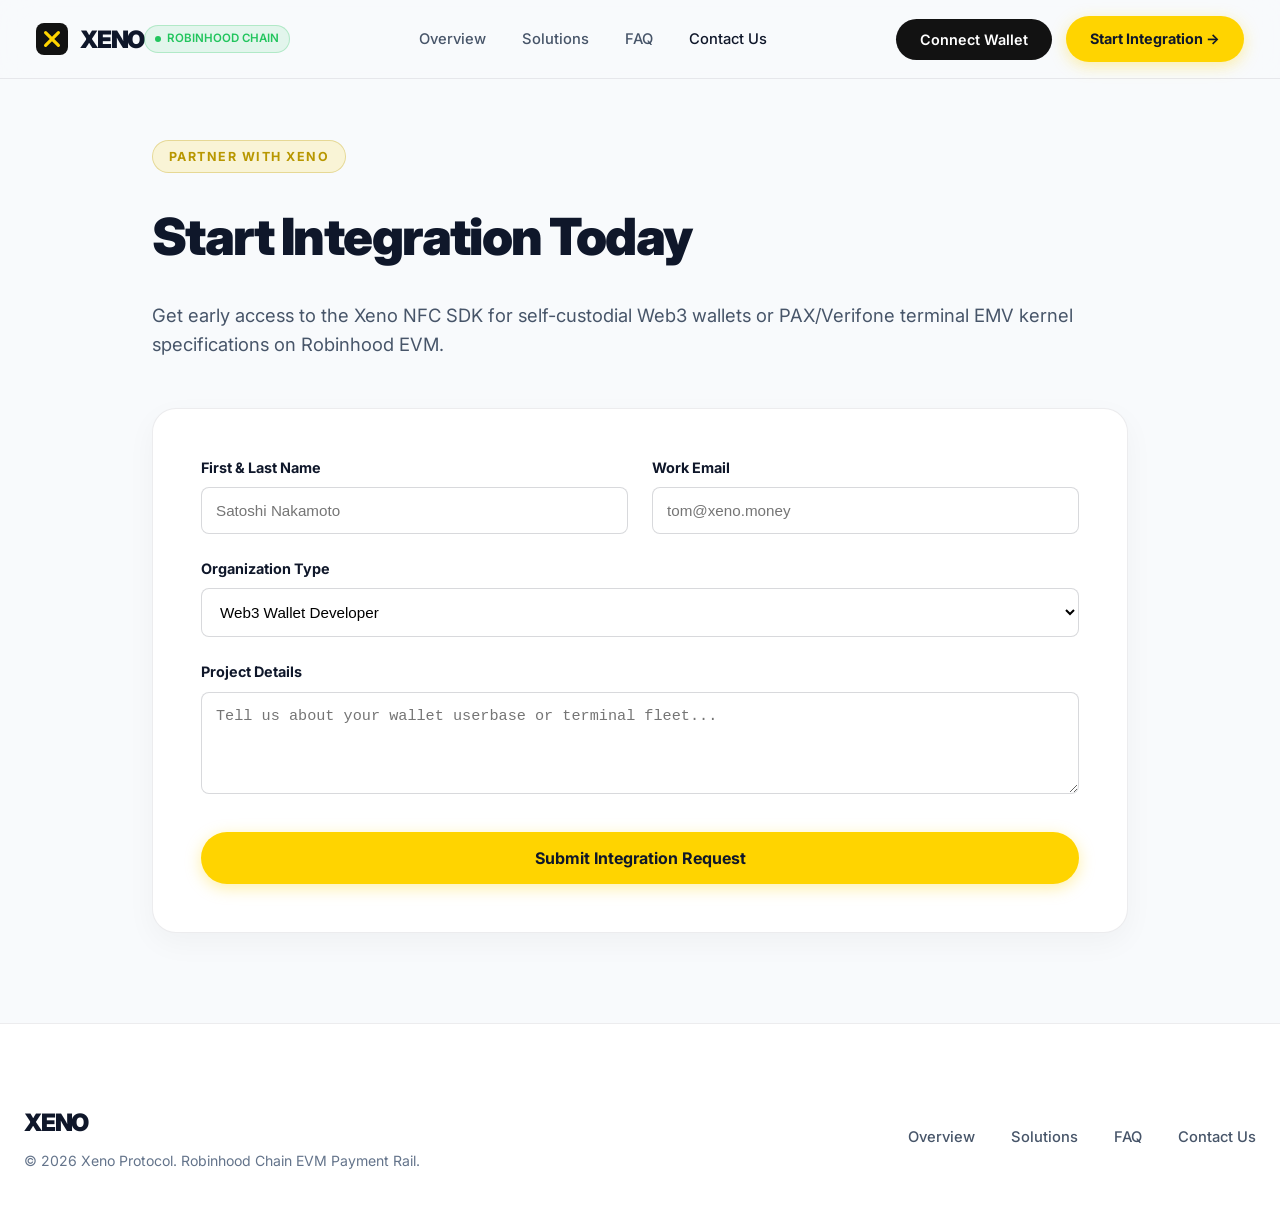
==== contact.html @ ffc78cf3 "Initial commit: Xeno card scheme replica for Robinhood Chain with interactive NFC tap-to-pay simulat" ====
<!DOCTYPE html>
<html lang="en">
<head>
  <meta charset="utf-8" />
  <meta name="viewport" content="width=device-width, initial-scale=1" />
  <title>Contact & Integration — Xeno Protocol</title>
  <meta name="description" content="Contact Xeno engineering to request Web3 wallet SDK access or terminal kernel specifications for Robinhood Chain EVM." />
  <link rel="stylesheet" href="styles.css" />
  <link rel="icon" type="image/svg+xml" href="favicon.svg" />
  <meta name="virtual-protocol-site-verification" content="d31316561a7c1d15561f4a424676cff0" />
</head>
<body>

  <!-- Header Navigation -->
  <header class="navbar">
    <div class="navbar-inner">
      <div style="display: flex; align-items: center;">
        <a href="index.html" class="brand-logo">
          <svg width="32" height="32" viewBox="0 0 40 40" fill="none">
            <rect width="40" height="40" rx="10" fill="#121212"/>
            <path d="M12 12L28 28M28 12L12 28" stroke="#FFD400" stroke-width="4" stroke-linecap="round"/>
          </svg>
          <span>XENO</span>
        </a>

        <div class="chain-tag">
          <span style="width: 6px; height: 6px; border-radius: 50%; background: #22c55e; display: inline-block;"></span>
          ROBINHOOD CHAIN
        </div>
      </div>

      <nav class="nav-links">
        <a href="index.html" class="nav-link">Overview</a>
        <a href="solutions.html" class="nav-link">Solutions</a>
        <a href="faq.html" class="nav-link">FAQ</a>
        <a href="contact.html" class="nav-link active">Contact Us</a>
      </nav>

      <div style="display: flex; align-items: center; gap: 14px;">
        <button class="btn-black connect-wallet-trigger" onclick="openWalletModal()">Connect Wallet</button>
        <a href="contact.html" class="btn-yellow">Start Integration →</a>
      </div>
    </div>
  </header>

  <!-- CONTACT FORM CONTENT -->
  <main class="max-w-5xl" style="padding-top: 140px; padding-bottom: 90px;">
    <div class="hero-badge">PARTNER WITH XENO</div>
    <h1 style="font-size: 3.2rem; font-weight: 900; margin-bottom: 24px; letter-spacing: -0.03em;">
      Start Integration Today
    </h1>
    <p style="color: var(--text-secondary); font-size: 1.15rem; margin-bottom: 48px; line-height: 1.6;">
      Get early access to the Xeno NFC SDK for self-custodial Web3 wallets or PAX/Verifone terminal EMV kernel specifications on Robinhood EVM.
    </p>

    <div style="background: var(--surface-white); border: 1px solid var(--stroke); border-radius: var(--radius-lg); padding: 48px; box-shadow: 0 10px 30px rgba(0,0,0,0.04);">
      <form onsubmit="event.preventDefault(); showToast('Integration Request Submitted! Our team will contact you within 24 hours.');">
        <div style="display: grid; grid-template-columns: 1fr 1fr; gap: 24px; margin-bottom: 24px;">
          <div>
            <label style="display: block; font-weight: 700; font-size: 0.9rem; margin-bottom: 8px;">First & Last Name</label>
            <input type="text" required placeholder="Satoshi Nakamoto" style="width: 100%; padding: 14px; border-radius: var(--radius-sm); border: 1px solid var(--stroke-strong); font-size: 0.95rem;" />
          </div>

          <div>
            <label style="display: block; font-weight: 700; font-size: 0.9rem; margin-bottom: 8px;">Work Email</label>
            <input type="email" required placeholder="tom@xeno.money" style="width: 100%; padding: 14px; border-radius: var(--radius-sm); border: 1px solid var(--stroke-strong); font-size: 0.95rem;" />
          </div>
        </div>

        <div style="margin-bottom: 24px;">
          <label style="display: block; font-weight: 700; font-size: 0.9rem; margin-bottom: 8px;">Organization Type</label>
          <select style="width: 100%; padding: 14px; border-radius: var(--radius-sm); border: 1px solid var(--stroke-strong); font-size: 0.95rem; background: #fff;">
            <option>Web3 Wallet Developer</option>
            <option>Payment Service Provider (PSP)</option>
            <option>POS Terminal Manufacturer (PAX / Verifone / Ingenico)</option>
            <option>Merchant / Retailer</option>
          </select>
        </div>

        <div style="margin-bottom: 32px;">
          <label style="display: block; font-weight: 700; font-size: 0.9rem; margin-bottom: 8px;">Project Details</label>
          <textarea rows="4" required placeholder="Tell us about your wallet userbase or terminal fleet..." style="width: 100%; padding: 14px; border-radius: var(--radius-sm); border: 1px solid var(--stroke-strong); font-size: 0.95rem;"></textarea>
        </div>

        <button type="submit" class="btn-yellow" style="width: 100%; justify-content: center; padding: 16px 0; font-size: 1rem;">
          Submit Integration Request
        </button>
      </form>
    </div>
  </main>

  <!-- FOOTER -->
  <footer>
    <div class="max-w-7xl" style="display: flex; justify-content: space-between; align-items: center; flex-wrap: wrap; gap: 24px;">
      <div>
        <div class="brand-logo" style="margin-bottom: 8px;">XENO</div>
        <p style="font-size: 0.88rem; color: var(--text-muted);">&copy; 2026 Xeno Protocol. Robinhood Chain EVM Payment Rail.</p>
      </div>

      <div class="nav-links" style="display: flex;">
        <a href="index.html" class="nav-link">Overview</a>
        <a href="solutions.html" class="nav-link">Solutions</a>
        <a href="faq.html" class="nav-link">FAQ</a>
        <a href="contact.html" class="nav-link">Contact Us</a>
      </div>
    </div>
  </footer>

  <script src="app.js"></script>
</body>
</html>
---- styles.css ----
/* ==========================================================================
   XENO - THE THIRD RAIL OF GLOBAL PAYMENTS FOR ROBINHOOD CHAIN (EXACT REPLICA)
   Design System: Light Glassmorphism (#fafafa / bg-soft), Inter & Trap Fonts,
                  Yellow Gold Accents (#FFD400, #B89700), NFC Tap Simulator,
                  Technical Comparison Matrix, Multi-Page HTML
   ========================================================================== */

@import url('https://fonts.googleapis.com/css2?family=Inter:wght@300;400;500;600;700;800;900&display=swap');

:root {
  --bg-soft: #f8fafc;
  --bg-softer: #f1f5f9;
  --surface-white: #ffffff;
  --surface-glass: rgba(255, 255, 255, 0.72);
  --surface-glass-card: rgba(255, 255, 255, 0.85);

  --stroke: rgba(15, 23, 42, 0.08);
  --stroke-strong: rgba(15, 23, 42, 0.16);

  --text-primary: #0f172a;
  --text-secondary: #475569;
  --text-muted: #64748b;
  --text-light: #94a3b8;

  --accent-yellow: #FFD400;
  --accent-yellow-dark: #B89700;
  --accent-black: #121212;
  --green: #22c55e;

  --font-body: 'Inter', system-ui, -apple-system, sans-serif;
  --font-display: 'Inter', system-ui, -apple-system, sans-serif;

  --radius-sm: 8px;
  --radius-md: 16px;
  --radius-lg: 24px;
  --radius-xl: 36px;
  --radius-pill: 9999px;
}

*, *::before, *::after {
  box-sizing: border-box;
  margin: 0;
  padding: 0;
}

html {
  scroll-behavior: smooth;
  font-size: 16px;
  background-color: var(--bg-soft);
  color: var(--text-primary);
  font-family: var(--font-body);
  -webkit-font-smoothing: antialiased;
}

body {
  min-height: 100vh;
  position: relative;
  overflow-x: hidden;
  line-height: 1.55;
  background: var(--bg-soft);
}

a {
  color: inherit;
  text-decoration: none;
}

button {
  font-family: inherit;
  cursor: pointer;
}

/* Layout Containers */
.max-w-7xl {
  max-width: 1280px;
  margin: 0 auto;
  padding: 0 24px;
}

.max-w-5xl {
  max-width: 1024px;
  margin: 0 auto;
  padding: 0 24px;
}

/* Navbar */
.navbar {
  position: fixed;
  top: 0;
  left: 0;
  right: 0;
  z-index: 100;
  background: rgba(248, 250, 252, 0.85);
  backdrop-filter: blur(16px);
  border-bottom: 1px solid var(--stroke);
  padding: 16px 36px;
}

.navbar-inner {
  max-width: 1280px;
  margin: 0 auto;
  display: flex;
  align-items: center;
  justify-content: space-between;
}

.brand-logo {
  display: flex;
  align-items: center;
  gap: 12px;
  font-family: var(--font-display);
  font-size: 1.5rem;
  font-weight: 900;
  letter-spacing: -0.05em;
  color: var(--text-primary);
}

.chain-tag {
  display: inline-flex;
  align-items: center;
  gap: 6px;
  background: rgba(34, 197, 94, 0.1);
  border: 1px solid rgba(34, 197, 94, 0.25);
  color: var(--green);
  padding: 4px 10px;
  border-radius: var(--radius-pill);
  font-size: 0.72rem;
  font-weight: 600;
}

.nav-links {
  display: flex;
  align-items: center;
  gap: 36px;
}

.nav-link {
  color: var(--text-secondary);
  font-size: 0.92rem;
  font-weight: 500;
  transition: color 0.15s ease;
}

.nav-link:hover, .nav-link.active {
  color: var(--text-primary);
}

.btn-yellow {
  background: var(--accent-yellow);
  color: var(--text-primary);
  padding: 12px 24px;
  border-radius: var(--radius-pill);
  font-weight: 700;
  font-size: 0.9rem;
  border: none;
  display: inline-flex;
  align-items: center;
  gap: 8px;
  box-shadow: 0 4px 16px rgba(255, 212, 0, 0.35);
  transition: all 0.2s ease;
}

.btn-yellow:hover {
  background: #ffe033;
  transform: translateY(-1px);
  box-shadow: 0 6px 22px rgba(255, 212, 0, 0.45);
}

.btn-black {
  background: var(--accent-black);
  color: #ffffff;
  padding: 12px 24px;
  border-radius: var(--radius-pill);
  font-weight: 600;
  font-size: 0.9rem;
  border: none;
  display: inline-flex;
  align-items: center;
  gap: 8px;
  transition: all 0.2s ease;
}

.btn-black:hover {
  background: #2a2a2a;
  transform: translateY(-1px);
}

/* Hero Section */
.hero {
  padding-top: 140px;
  padding-bottom: 80px;
  text-align: center;
  position: relative;
  overflow: hidden;
}

.hero-badge {
  display: inline-flex;
  align-items: center;
  gap: 8px;
  background: rgba(255, 212, 0, 0.15);
  border: 1px solid rgba(184, 151, 0, 0.3);
  color: var(--accent-yellow-dark);
  padding: 6px 16px;
  border-radius: var(--radius-pill);
  font-size: 0.78rem;
  font-weight: 700;
  letter-spacing: 0.12em;
  text-transform: uppercase;
  margin-bottom: 24px;
}

h1.hero-title {
  font-family: var(--font-display);
  font-size: clamp(40px, 6vw, 72px);
  line-height: 1.05;
  font-weight: 900;
  letter-spacing: -0.04em;
  color: var(--text-primary);
  margin-bottom: 24px;
}

h1.hero-title span.highlight {
  color: var(--accent-yellow-dark);
  position: relative;
}

.hero-sub {
  font-size: 1.15rem;
  color: var(--text-secondary);
  max-width: 680px;
  margin: 0 auto 36px;
  line-height: 1.6;
}

/* NFC Tap-to-Pay Terminal Simulator Widget */
.nfc-simulator-wrap {
  margin: 40px auto 0;
  max-width: 880px;
  background: rgba(255, 255, 255, 0.7);
  backdrop-filter: blur(20px);
  border: 1px solid var(--stroke-strong);
  border-radius: var(--radius-xl);
  padding: 40px;
  box-shadow: 0 20px 60px rgba(0, 0, 0, 0.06);
}

.simulator-grid {
  display: grid;
  grid-template-columns: 1fr 1fr;
  gap: 32px;
  align-items: center;
}

.pos-terminal-card {
  background: #111827;
  color: #ffffff;
  border-radius: var(--radius-lg);
  padding: 32px;
  text-align: left;
  position: relative;
  box-shadow: 0 15px 40px rgba(0, 0, 0, 0.3);
}

.nfc-signal-ring {
  width: 64px;
  height: 64px;
  border-radius: 50%;
  background: rgba(255, 212, 0, 0.2);
  border: 2px solid var(--accent-yellow);
  display: flex;
  align-items: center;
  justify-content: center;
  font-size: 1.5rem;
  margin-bottom: 20px;
  box-shadow: 0 0 20px var(--accent-yellow);
  animation: nfc-pulse 2s ease-in-out infinite;
}

@keyframes nfc-pulse {
  0%, 100% { transform: scale(1); opacity: 1; }
  50% { transform: scale(1.1); opacity: 0.8; }
}

.phone-wallet-card {
  background: var(--surface-white);
  border: 1px solid var(--stroke-strong);
  border-radius: var(--radius-lg);
  padding: 32px;
  text-align: left;
  box-shadow: 0 10px 30px rgba(0, 0, 0, 0.05);
}

/* Tab Switcher Section */
.switcher-section {
  padding: 90px 0;
}

.tab-buttons {
  display: inline-flex;
  gap: 12px;
  background: rgba(0, 0, 0, 0.04);
  padding: 6px;
  border-radius: var(--radius-pill);
  margin-bottom: 48px;
}

.tab-btn {
  padding: 12px 28px;
  border-radius: var(--radius-pill);
  font-size: 0.92rem;
  font-weight: 600;
  border: none;
  background: transparent;
  color: var(--text-muted);
  transition: all 0.2s ease;
}

.tab-btn.active {
  background: var(--surface-white);
  color: var(--text-primary);
  box-shadow: 0 4px 14px rgba(0, 0, 0, 0.08);
}

/* Technical Comparison Matrix Table */
.comparison-section {
  padding: 90px 0;
  background: var(--bg-softer);
  border-top: 1px solid var(--stroke);
  border-bottom: 1px solid var(--stroke);
}

.comparison-table {
  width: 100%;
  border-collapse: separate;
  border-spacing: 0;
  background: var(--surface-white);
  border-radius: var(--radius-lg);
  overflow: hidden;
  box-shadow: 0 10px 30px rgba(0, 0, 0, 0.04);
  border: 1px solid var(--stroke);
}

.comparison-table th, .comparison-table td {
  padding: 20px 24px;
  text-align: left;
  border-bottom: 1px solid var(--stroke);
}

.comparison-table th {
  font-size: 0.88rem;
  font-weight: 700;
  color: var(--text-muted);
  text-transform: uppercase;
  letter-spacing: 0.08em;
  background: rgba(0, 0, 0, 0.02);
}

.comparison-table th.highlight-col, .comparison-table td.highlight-col {
  background: rgba(255, 212, 0, 0.08);
  color: var(--text-primary);
  font-weight: 700;
}

/* Partner & Settlement Network Strip */
.partner-strip {
  padding: 60px 0;
  text-align: center;
}

.partner-logos {
  display: flex;
  align-items: center;
  justify-content: center;
  gap: 48px;
  flex-wrap: wrap;
  margin-top: 24px;
  color: var(--text-muted);
  font-weight: 700;
  font-size: 1.1rem;
}

/* Footer */
footer {
  background: var(--surface-white);
  border-top: 1px solid var(--stroke);
  padding: 80px 0 40px;
}

/* Modals & Toasts */
.modal-backdrop {
  position: fixed;
  inset: 0;
  background: rgba(15, 23, 42, 0.6);
  backdrop-filter: blur(8px);
  z-index: 500;
  display: flex;
  align-items: center;
  justify-content: center;
  padding: 20px;
  opacity: 0;
  pointer-events: none;
  transition: opacity 0.3s ease;
}

.modal-backdrop.open {
  opacity: 1;
  pointer-events: auto;
}

.modal-content-xeno {
  background: var(--surface-white);
  border-radius: var(--radius-lg);
  padding: 40px;
  max-width: 480px;
  width: 100%;
  box-shadow: 0 20px 50px rgba(0, 0, 0, 0.2);
}

.toast-xeno {
  position: fixed;
  bottom: 28px;
  right: 28px;
  z-index: 1000;
  background: #111827;
  color: #ffffff;
  padding: 14px 24px;
  border-radius: var(--radius-md);
  font-size: 0.9rem;
  box-shadow: 0 10px 30px rgba(0, 0, 0, 0.3);
}

/* Responsive */
@media (max-width: 900px) {
  .simulator-grid { grid-template-columns: 1fr; }
  .nav-links { display: none; }
}
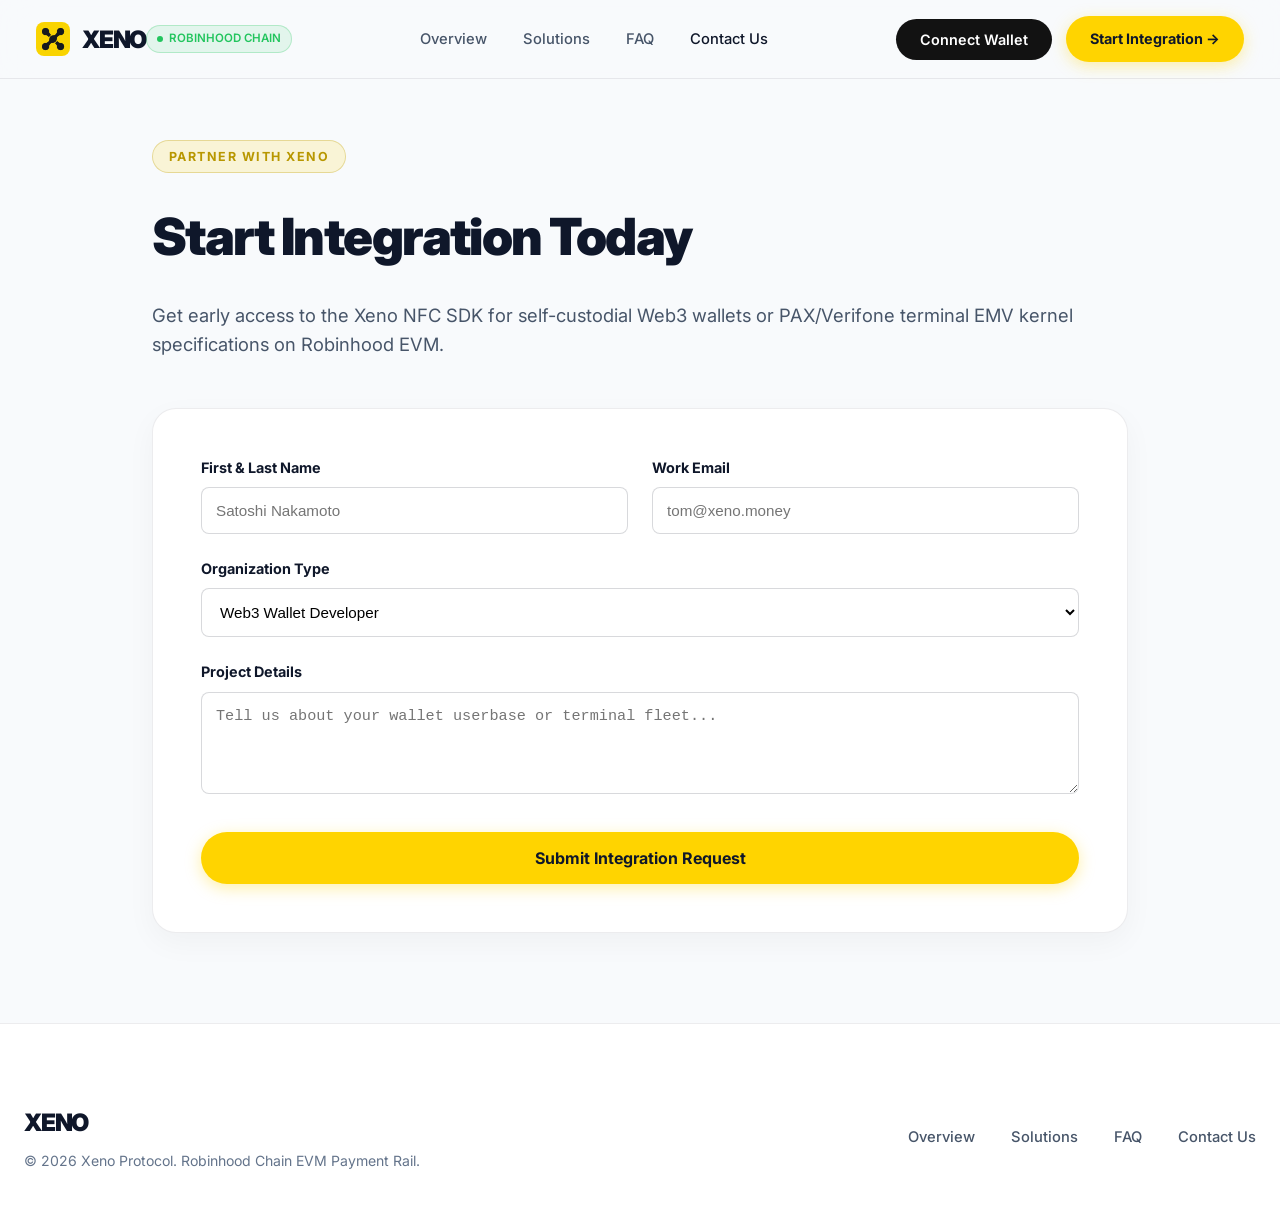
==== commit 5cc61165: "Update official yellow Xeno logo and favicon assets across all pages" ====
--- a/contact.html
+++ b/contact.html
@@ -16,10 +16,7 @@
     <div class="navbar-inner">
       <div style="display: flex; align-items: center;">
         <a href="index.html" class="brand-logo">
-          <svg width="32" height="32" viewBox="0 0 40 40" fill="none">
-            <rect width="40" height="40" rx="10" fill="#121212"/>
-            <path d="M12 12L28 28M28 12L12 28" stroke="#FFD400" stroke-width="4" stroke-linecap="round"/>
-          </svg>
+          <img src="logo.png" alt="Xeno logo" style="width: 34px; height: 34px; border-radius: 8px; object-fit: contain;">
           <span>XENO</span>
         </a>
 
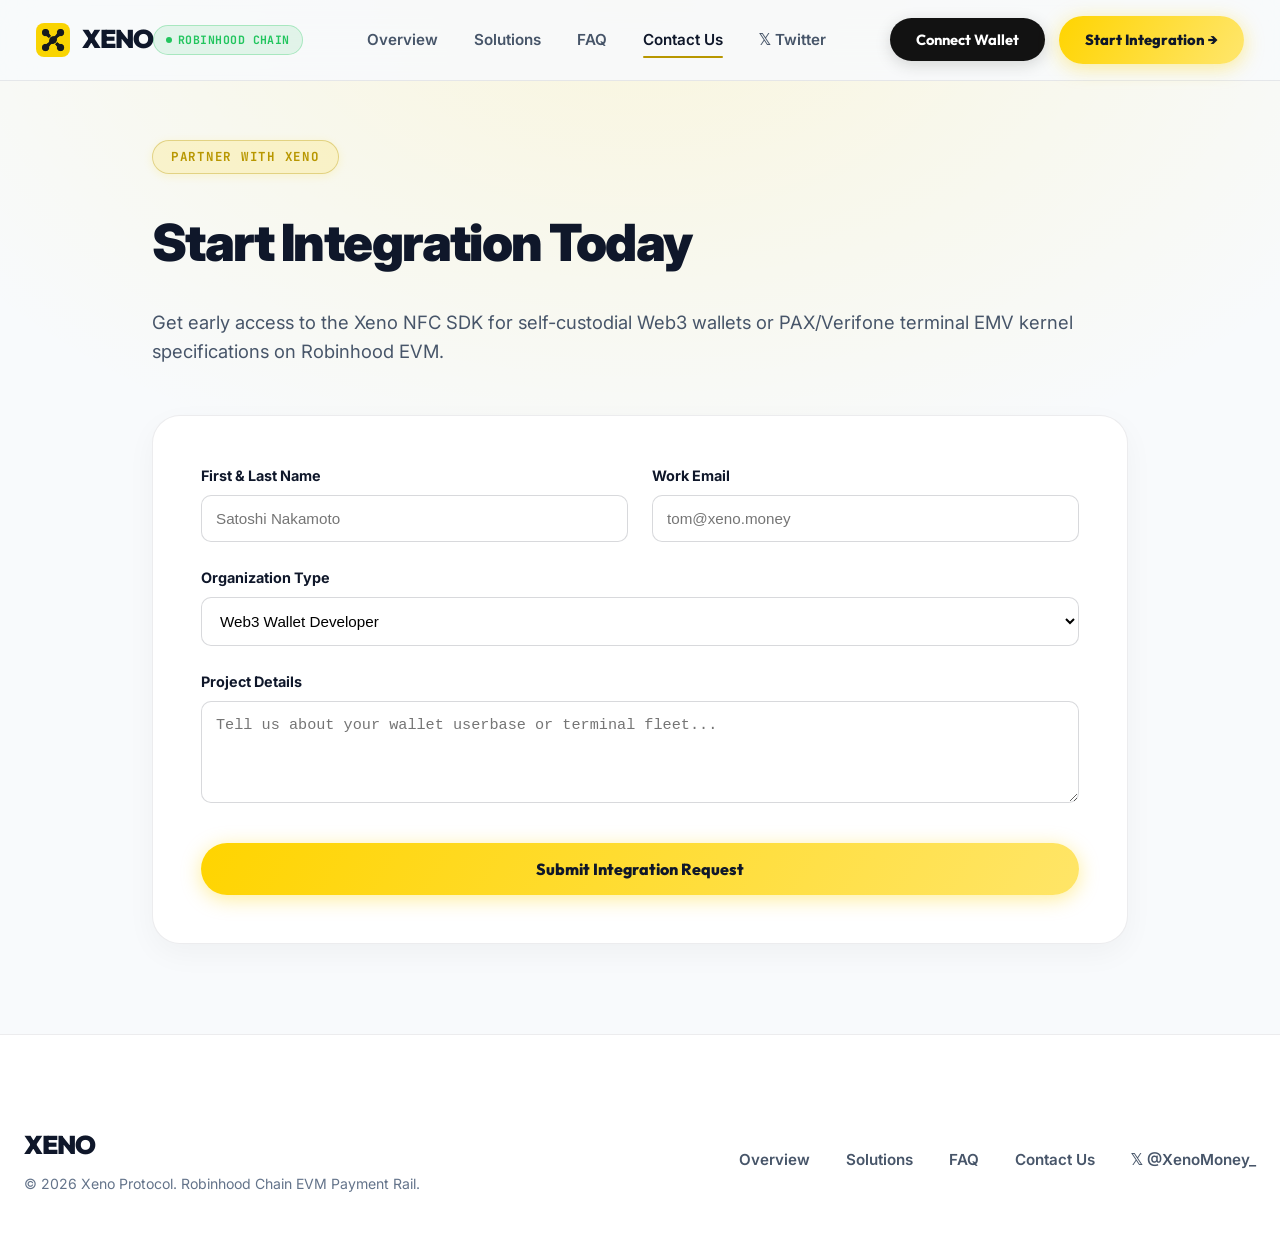
==== commit c6d673c7: "Replace GitHub links with official X (Twitter) link https://x.com/XenoMoney_ across header nav and f" ====
--- a/contact.html
+++ b/contact.html
@@ -6,7 +6,9 @@
   <title>Contact & Integration — Xeno Protocol</title>
   <meta name="description" content="Contact Xeno engineering to request Web3 wallet SDK access or terminal kernel specifications for Robinhood Chain EVM." />
   <link rel="stylesheet" href="styles.css" />
+  <link rel="icon" type="image/png" href="favicon.png" />
   <link rel="icon" type="image/svg+xml" href="favicon.svg" />
+  <link rel="apple-touch-icon" href="apple-touch-icon.png" />
   <meta name="virtual-protocol-site-verification" content="d31316561a7c1d15561f4a424676cff0" />
 </head>
 <body>
@@ -31,6 +33,7 @@
         <a href="solutions.html" class="nav-link">Solutions</a>
         <a href="faq.html" class="nav-link">FAQ</a>
         <a href="contact.html" class="nav-link active">Contact Us</a>
+        <a href="https://x.com/XenoMoney_" target="_blank" class="nav-link">𝕏 Twitter</a>
       </nav>
 
       <div style="display: flex; align-items: center; gap: 14px;">
@@ -99,6 +102,7 @@
         <a href="solutions.html" class="nav-link">Solutions</a>
         <a href="faq.html" class="nav-link">FAQ</a>
         <a href="contact.html" class="nav-link">Contact Us</a>
+        <a href="https://x.com/XenoMoney_" target="_blank" class="nav-link">𝕏 @XenoMoney_</a>
       </div>
     </div>
   </footer>
--- a/styles.css
+++ b/styles.css
@@ -1,18 +1,18 @@
 /* ==========================================================================
-   XENO - THE THIRD RAIL OF GLOBAL PAYMENTS FOR ROBINHOOD CHAIN (EXACT REPLICA)
-   Design System: Light Glassmorphism (#fafafa / bg-soft), Inter & Trap Fonts,
-                  Yellow Gold Accents (#FFD400, #B89700), NFC Tap Simulator,
-                  Technical Comparison Matrix, Multi-Page HTML
+   XENO - STABLECOIN CARD SCHEME FOR ROBINHOOD CHAIN (ENHANCED EFFECTS & FONTS)
+   Fonts: Outfit (Display Headlines), Inter (Body Text), JetBrains Mono (Tech Specs)
+   Effects: Glassmorphism Spotlight Glow, 3D Card Tilt, Animated Button Shimmer,
+            Concentric NFC Radar Pulse, Table Row Glow Highlights
    ========================================================================== */
 
-@import url('https://fonts.googleapis.com/css2?family=Inter:wght@300;400;500;600;700;800;900&display=swap');
+@import url('https://fonts.googleapis.com/css2?family=Inter:wght@300;400;500;600;700;800;900&family=JetBrains+Mono:wght@400;500;600;700&family=Outfit:wght@400;500;600;700;800;900&display=swap');
 
 :root {
   --bg-soft: #f8fafc;
   --bg-softer: #f1f5f9;
   --surface-white: #ffffff;
-  --surface-glass: rgba(255, 255, 255, 0.72);
-  --surface-glass-card: rgba(255, 255, 255, 0.85);
+  --surface-glass: rgba(255, 255, 255, 0.76);
+  --surface-glass-card: rgba(255, 255, 255, 0.88);
 
   --stroke: rgba(15, 23, 42, 0.08);
   --stroke-strong: rgba(15, 23, 42, 0.16);
@@ -23,17 +23,19 @@
   --text-light: #94a3b8;
 
   --accent-yellow: #FFD400;
+  --accent-yellow-light: #ffe866;
   --accent-yellow-dark: #B89700;
   --accent-black: #121212;
   --green: #22c55e;
 
+  --font-display: 'Outfit', 'Inter', system-ui, -apple-system, sans-serif;
   --font-body: 'Inter', system-ui, -apple-system, sans-serif;
-  --font-display: 'Inter', system-ui, -apple-system, sans-serif;
-
-  --radius-sm: 8px;
-  --radius-md: 16px;
-  --radius-lg: 24px;
-  --radius-xl: 36px;
+  --font-mono: 'JetBrains Mono', monospace;
+
+  --radius-sm: 10px;
+  --radius-md: 18px;
+  --radius-lg: 28px;
+  --radius-xl: 40px;
   --radius-pill: 9999px;
 }
 
@@ -56,8 +58,10 @@
   min-height: 100vh;
   position: relative;
   overflow-x: hidden;
-  line-height: 1.55;
-  background: var(--bg-soft);
+  line-height: 1.6;
+  background:
+    radial-gradient(80% 50% at 50% 0%, rgba(255, 212, 0, 0.12) 0%, transparent 80%),
+    var(--bg-soft);
 }
 
 a {
@@ -90,10 +94,12 @@
   left: 0;
   right: 0;
   z-index: 100;
-  background: rgba(248, 250, 252, 0.85);
-  backdrop-filter: blur(16px);
+  background: rgba(248, 250, 252, 0.88);
+  backdrop-filter: blur(20px);
+  -webkit-backdrop-filter: blur(20px);
   border-bottom: 1px solid var(--stroke);
   padding: 16px 36px;
+  transition: all 0.3s ease;
 }
 
 .navbar-inner {
@@ -109,10 +115,15 @@
   align-items: center;
   gap: 12px;
   font-family: var(--font-display);
-  font-size: 1.5rem;
+  font-size: 1.6rem;
   font-weight: 900;
-  letter-spacing: -0.05em;
-  color: var(--text-primary);
+  letter-spacing: -0.04em;
+  color: var(--text-primary);
+  transition: transform 0.2s ease;
+}
+
+.brand-logo:hover {
+  transform: scale(1.03);
 }
 
 .chain-tag {
@@ -120,12 +131,14 @@
   align-items: center;
   gap: 6px;
   background: rgba(34, 197, 94, 0.1);
-  border: 1px solid rgba(34, 197, 94, 0.25);
+  border: 1px solid rgba(34, 197, 94, 0.3);
   color: var(--green);
-  padding: 4px 10px;
+  padding: 5px 12px;
   border-radius: var(--radius-pill);
+  font-family: var(--font-mono);
   font-size: 0.72rem;
-  font-weight: 600;
+  font-weight: 700;
+  letter-spacing: 0.04em;
 }
 
 .nav-links {
@@ -136,195 +149,241 @@
 
 .nav-link {
   color: var(--text-secondary);
+  font-size: 0.95rem;
+  font-weight: 600;
+  transition: all 0.2s ease;
+  position: relative;
+}
+
+.nav-link::after {
+  content: "";
+  position: absolute;
+  bottom: -6px;
+  left: 50%;
+  width: 0;
+  height: 2px;
+  background: var(--accent-yellow-dark);
+  transition: all 0.25s ease;
+  transform: translateX(-50%);
+  border-radius: 2px;
+}
+
+.nav-link:hover, .nav-link.active {
+  color: var(--text-primary);
+}
+
+.nav-link:hover::after, .nav-link.active::after {
+  width: 100%;
+}
+
+/* Shimmer Buttons */
+.btn-yellow {
+  background: linear-gradient(120deg, #FFD400, #ffe566 50%, #FFD400);
+  background-size: 200% 100%;
+  color: var(--text-primary);
+  padding: 12px 26px;
+  border-radius: var(--radius-pill);
+  font-family: var(--font-display);
+  font-weight: 800;
   font-size: 0.92rem;
-  font-weight: 500;
-  transition: color 0.15s ease;
-}
-
-.nav-link:hover, .nav-link.active {
-  color: var(--text-primary);
-}
-
-.btn-yellow {
-  background: var(--accent-yellow);
-  color: var(--text-primary);
-  padding: 12px 24px;
-  border-radius: var(--radius-pill);
-  font-weight: 700;
-  font-size: 0.9rem;
   border: none;
   display: inline-flex;
   align-items: center;
   gap: 8px;
-  box-shadow: 0 4px 16px rgba(255, 212, 0, 0.35);
-  transition: all 0.2s ease;
+  box-shadow: 0 4px 20px rgba(255, 212, 0, 0.4);
+  transition: all 0.25s ease;
+  position: relative;
+  overflow: hidden;
 }
 
 .btn-yellow:hover {
-  background: #ffe033;
-  transform: translateY(-1px);
-  box-shadow: 0 6px 22px rgba(255, 212, 0, 0.45);
+  background-position: 100% 0;
+  transform: translateY(-2px);
+  box-shadow: 0 8px 28px rgba(255, 212, 0, 0.55);
 }
 
 .btn-black {
   background: var(--accent-black);
   color: #ffffff;
-  padding: 12px 24px;
+  padding: 12px 26px;
   border-radius: var(--radius-pill);
-  font-weight: 600;
-  font-size: 0.9rem;
+  font-family: var(--font-display);
+  font-weight: 700;
+  font-size: 0.92rem;
   border: none;
   display: inline-flex;
   align-items: center;
   gap: 8px;
-  transition: all 0.2s ease;
+  box-shadow: 0 4px 16px rgba(0, 0, 0, 0.15);
+  transition: all 0.25s ease;
 }
 
 .btn-black:hover {
-  background: #2a2a2a;
-  transform: translateY(-1px);
+  background: #262626;
+  transform: translateY(-2px);
+  box-shadow: 0 8px 24px rgba(0, 0, 0, 0.25);
 }
 
 /* Hero Section */
 .hero {
-  padding-top: 140px;
-  padding-bottom: 80px;
+  padding-top: 150px;
+  padding-bottom: 90px;
   text-align: center;
   position: relative;
-  overflow: hidden;
 }
 
 .hero-badge {
   display: inline-flex;
   align-items: center;
   gap: 8px;
-  background: rgba(255, 212, 0, 0.15);
-  border: 1px solid rgba(184, 151, 0, 0.3);
+  background: rgba(255, 212, 0, 0.16);
+  border: 1px solid rgba(184, 151, 0, 0.35);
   color: var(--accent-yellow-dark);
-  padding: 6px 16px;
+  padding: 6px 18px;
   border-radius: var(--radius-pill);
+  font-family: var(--font-mono);
   font-size: 0.78rem;
   font-weight: 700;
-  letter-spacing: 0.12em;
+  letter-spacing: 0.14em;
   text-transform: uppercase;
-  margin-bottom: 24px;
+  margin-bottom: 28px;
+  box-shadow: 0 2px 10px rgba(255, 212, 0, 0.15);
 }
 
 h1.hero-title {
   font-family: var(--font-display);
-  font-size: clamp(40px, 6vw, 72px);
-  line-height: 1.05;
+  font-size: clamp(44px, 6.5vw, 80px);
+  line-height: 1.02;
   font-weight: 900;
   letter-spacing: -0.04em;
   color: var(--text-primary);
-  margin-bottom: 24px;
+  margin-bottom: 28px;
 }
 
 h1.hero-title span.highlight {
   color: var(--accent-yellow-dark);
-  position: relative;
+  background: linear-gradient(120deg, #B89700, #d4ae00);
+  -webkit-background-clip: text;
+  -webkit-text-fill-color: transparent;
 }
 
 .hero-sub {
-  font-size: 1.15rem;
+  font-size: 1.2rem;
   color: var(--text-secondary);
-  max-width: 680px;
-  margin: 0 auto 36px;
-  line-height: 1.6;
-}
-
-/* NFC Tap-to-Pay Terminal Simulator Widget */
+  max-width: 720px;
+  margin: 0 auto 40px;
+  line-height: 1.65;
+}
+
+/* NFC Tap-to-Pay Terminal Simulator Widget with Radar Rings */
 .nfc-simulator-wrap {
-  margin: 40px auto 0;
-  max-width: 880px;
-  background: rgba(255, 255, 255, 0.7);
-  backdrop-filter: blur(20px);
-  border: 1px solid var(--stroke-strong);
+  margin: 48px auto 0;
+  max-width: 900px;
+  background: rgba(255, 255, 255, 0.82);
+  backdrop-filter: blur(24px);
+  -webkit-backdrop-filter: blur(24px);
+  border: 1.5px solid var(--stroke-strong);
   border-radius: var(--radius-xl);
-  padding: 40px;
-  box-shadow: 0 20px 60px rgba(0, 0, 0, 0.06);
+  padding: 48px;
+  box-shadow: 0 25px 70px rgba(15, 23, 42, 0.08);
+  transition: transform 0.3s ease, box-shadow 0.3s ease;
+}
+
+.nfc-simulator-wrap:hover {
+  box-shadow: 0 30px 80px rgba(255, 212, 0, 0.18);
 }
 
 .simulator-grid {
   display: grid;
   grid-template-columns: 1fr 1fr;
-  gap: 32px;
+  gap: 36px;
   align-items: center;
 }
 
 .pos-terminal-card {
-  background: #111827;
+  background: #0f172a;
   color: #ffffff;
   border-radius: var(--radius-lg);
-  padding: 32px;
+  padding: 36px;
   text-align: left;
   position: relative;
-  box-shadow: 0 15px 40px rgba(0, 0, 0, 0.3);
+  box-shadow: 0 20px 50px rgba(15, 23, 42, 0.4);
+  overflow: hidden;
 }
 
 .nfc-signal-ring {
-  width: 64px;
-  height: 64px;
+  width: 72px;
+  height: 72px;
   border-radius: 50%;
-  background: rgba(255, 212, 0, 0.2);
+  background: rgba(255, 212, 0, 0.15);
   border: 2px solid var(--accent-yellow);
   display: flex;
   align-items: center;
   justify-content: center;
-  font-size: 1.5rem;
-  margin-bottom: 20px;
-  box-shadow: 0 0 20px var(--accent-yellow);
-  animation: nfc-pulse 2s ease-in-out infinite;
-}
-
-@keyframes nfc-pulse {
-  0%, 100% { transform: scale(1); opacity: 1; }
-  50% { transform: scale(1.1); opacity: 0.8; }
+  font-size: 1.8rem;
+  margin-bottom: 24px;
+  box-shadow: 0 0 25px rgba(255, 212, 0, 0.6);
+  position: relative;
+}
+
+.nfc-signal-ring::after {
+  content: "";
+  position: absolute;
+  inset: -12px;
+  border-radius: 50%;
+  border: 1.5px dashed rgba(255, 212, 0, 0.4);
+  animation: radar-pulse 2.4s ease-out infinite;
+}
+
+@keyframes radar-pulse {
+  0% { transform: scale(0.9); opacity: 1; }
+  100% { transform: scale(1.4); opacity: 0; }
 }
 
 .phone-wallet-card {
   background: var(--surface-white);
-  border: 1px solid var(--stroke-strong);
+  border: 1.5px solid var(--stroke-strong);
   border-radius: var(--radius-lg);
-  padding: 32px;
+  padding: 36px;
   text-align: left;
-  box-shadow: 0 10px 30px rgba(0, 0, 0, 0.05);
+  box-shadow: 0 14px 40px rgba(0, 0, 0, 0.05);
 }
 
 /* Tab Switcher Section */
 .switcher-section {
-  padding: 90px 0;
+  padding: 100px 0;
 }
 
 .tab-buttons {
   display: inline-flex;
   gap: 12px;
-  background: rgba(0, 0, 0, 0.04);
-  padding: 6px;
+  background: rgba(15, 23, 42, 0.05);
+  padding: 8px;
   border-radius: var(--radius-pill);
-  margin-bottom: 48px;
+  margin-bottom: 56px;
 }
 
 .tab-btn {
-  padding: 12px 28px;
+  padding: 14px 32px;
   border-radius: var(--radius-pill);
-  font-size: 0.92rem;
-  font-weight: 600;
+  font-family: var(--font-display);
+  font-size: 0.95rem;
+  font-weight: 700;
   border: none;
   background: transparent;
   color: var(--text-muted);
-  transition: all 0.2s ease;
+  transition: all 0.25s ease;
 }
 
 .tab-btn.active {
   background: var(--surface-white);
   color: var(--text-primary);
-  box-shadow: 0 4px 14px rgba(0, 0, 0, 0.08);
+  box-shadow: 0 6px 20px rgba(0, 0, 0, 0.08);
 }
 
 /* Technical Comparison Matrix Table */
 .comparison-section {
-  padding: 90px 0;
+  padding: 100px 0;
   background: var(--bg-softer);
   border-top: 1px solid var(--stroke);
   border-bottom: 1px solid var(--stroke);
@@ -337,34 +396,43 @@
   background: var(--surface-white);
   border-radius: var(--radius-lg);
   overflow: hidden;
-  box-shadow: 0 10px 30px rgba(0, 0, 0, 0.04);
-  border: 1px solid var(--stroke);
+  box-shadow: 0 16px 40px rgba(0, 0, 0, 0.05);
+  border: 1px solid var(--stroke-strong);
+}
+
+.comparison-table tr {
+  transition: background 0.2s ease;
+}
+
+.comparison-table tr:hover {
+  background: rgba(255, 212, 0, 0.04);
 }
 
 .comparison-table th, .comparison-table td {
-  padding: 20px 24px;
+  padding: 22px 28px;
   text-align: left;
   border-bottom: 1px solid var(--stroke);
 }
 
 .comparison-table th {
-  font-size: 0.88rem;
-  font-weight: 700;
+  font-family: var(--font-display);
+  font-size: 0.9rem;
+  font-weight: 800;
   color: var(--text-muted);
   text-transform: uppercase;
   letter-spacing: 0.08em;
-  background: rgba(0, 0, 0, 0.02);
+  background: rgba(15, 23, 42, 0.02);
 }
 
 .comparison-table th.highlight-col, .comparison-table td.highlight-col {
-  background: rgba(255, 212, 0, 0.08);
-  color: var(--text-primary);
-  font-weight: 700;
+  background: rgba(255, 212, 0, 0.1);
+  color: var(--text-primary);
+  font-weight: 800;
 }
 
 /* Partner & Settlement Network Strip */
 .partner-strip {
-  padding: 60px 0;
+  padding: 70px 0;
   text-align: center;
 }
 
@@ -372,27 +440,28 @@
   display: flex;
   align-items: center;
   justify-content: center;
-  gap: 48px;
+  gap: 52px;
   flex-wrap: wrap;
-  margin-top: 24px;
+  margin-top: 28px;
+  font-family: var(--font-mono);
   color: var(--text-muted);
   font-weight: 700;
-  font-size: 1.1rem;
+  font-size: 1.15rem;
 }
 
 /* Footer */
 footer {
   background: var(--surface-white);
   border-top: 1px solid var(--stroke);
-  padding: 80px 0 40px;
+  padding: 90px 0 50px;
 }
 
 /* Modals & Toasts */
 .modal-backdrop {
   position: fixed;
   inset: 0;
-  background: rgba(15, 23, 42, 0.6);
-  backdrop-filter: blur(8px);
+  background: rgba(15, 23, 42, 0.65);
+  backdrop-filter: blur(10px);
   z-index: 500;
   display: flex;
   align-items: center;
@@ -411,23 +480,25 @@
 .modal-content-xeno {
   background: var(--surface-white);
   border-radius: var(--radius-lg);
-  padding: 40px;
-  max-width: 480px;
+  padding: 44px;
+  max-width: 500px;
   width: 100%;
-  box-shadow: 0 20px 50px rgba(0, 0, 0, 0.2);
+  box-shadow: 0 30px 70px rgba(0, 0, 0, 0.25);
 }
 
 .toast-xeno {
   position: fixed;
-  bottom: 28px;
-  right: 28px;
+  bottom: 32px;
+  right: 32px;
   z-index: 1000;
-  background: #111827;
+  background: #0f172a;
   color: #ffffff;
-  padding: 14px 24px;
+  padding: 16px 28px;
   border-radius: var(--radius-md);
-  font-size: 0.9rem;
-  box-shadow: 0 10px 30px rgba(0, 0, 0, 0.3);
+  font-family: var(--font-body);
+  font-size: 0.95rem;
+  box-shadow: 0 14px 40px rgba(0, 0, 0, 0.35);
+  border-left: 4px solid var(--accent-yellow);
 }
 
 /* Responsive */
